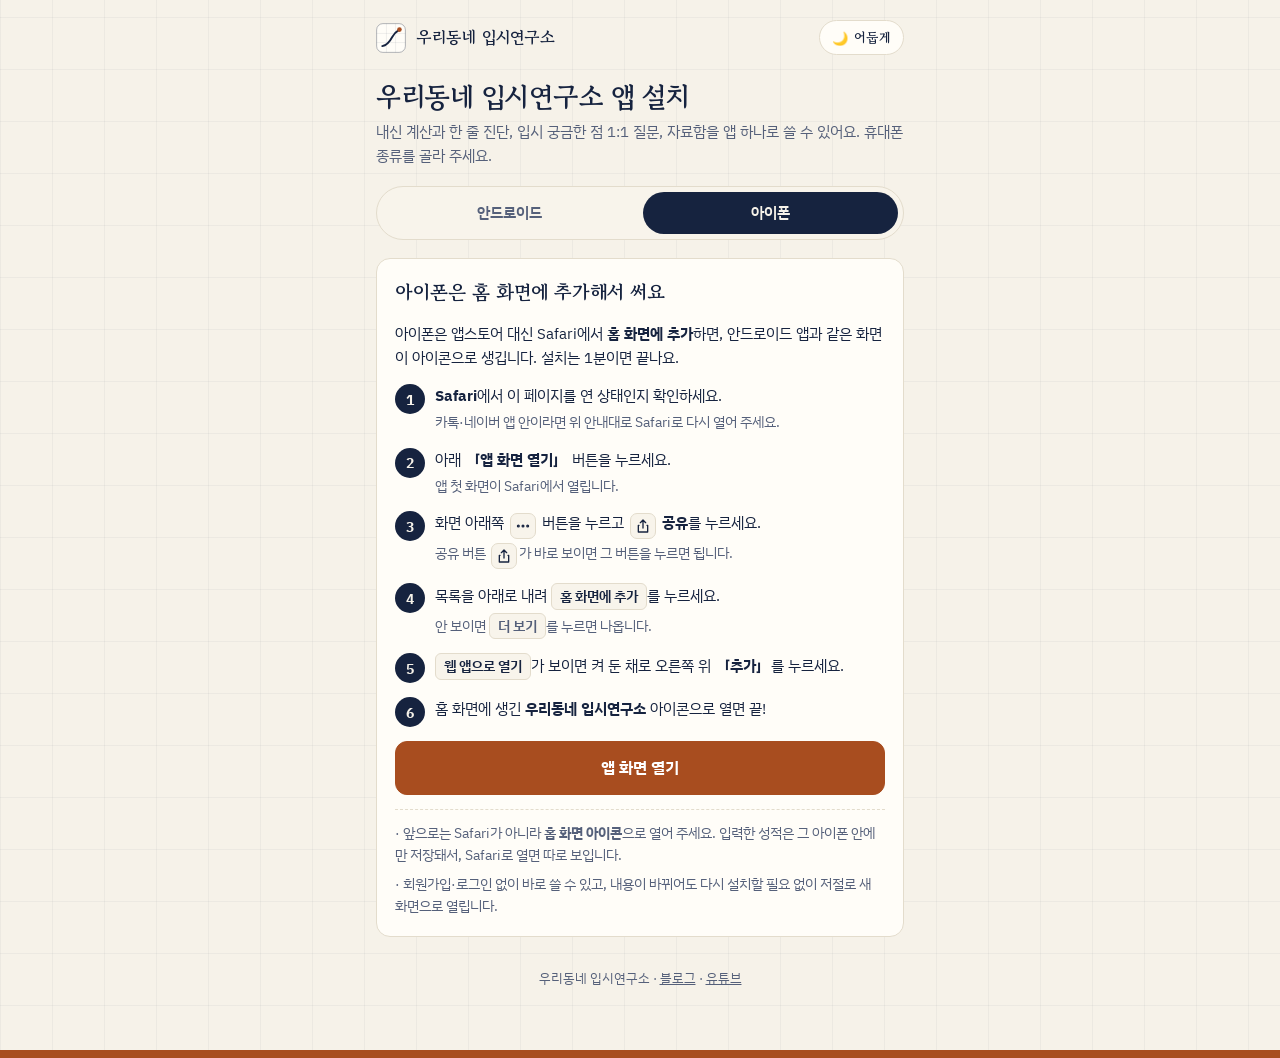
==== app/index.html @ 708a3678 "Add iPhone web app (/webapp/) and app install guide (/app/) Co-Authored-By: Claude Opus 5.5 <noreply" ====
<!doctype html>
<html lang="ko">
<head>
<meta charset="utf-8">
<meta name="viewport" content="width=device-width,initial-scale=1,viewport-fit=cover">
<title>앱 설치 안내 | 우리동네 입시연구소</title>
<meta name="description" content="우리동네 입시연구소 앱 설치 안내 — 안드로이드는 플레이스토어, 아이폰은 Safari에서 홈 화면에 추가">
<meta property="og:title" content="우리동네 입시연구소 앱 설치 안내">
<meta property="og:description" content="내신 계산·한 줄 진단·1:1 질문·자료함을 앱 하나로">
<meta property="og:image" content="https://uridongne-ipsi.co.kr/webapp/icon-512.png">
<meta name="theme-color" content="#F6F2E9">
<link rel="icon" type="image/png" href="/webapp/icon-192.png">
<link rel="apple-touch-icon" href="/webapp/icon-180.png">
<link rel="preconnect" href="https://fonts.googleapis.com">
<link rel="preconnect" href="https://fonts.gstatic.com" crossorigin>
<link rel="stylesheet" href="https://fonts.googleapis.com/css2?family=Gowun+Batang:wght@400;700&family=IBM+Plex+Sans+KR:wght@400;500;600;700&display=swap">
<style>
:root{
  --bg:#F6F2E9; --grid:rgba(22,35,63,.045); --surface:#FFFDF8; --sunk:#F8F4EB; --ink:#16233F; --muted:#55607A; --line:#E3DCCC;
  --accent:#A84D1F; --accent-ink:#ffffff; --accent-soft:#F4E4D8; --navy:#16233F; --navy-ink:#F6F2E9;
  --warn:#93580f; --warn-soft:#f6ead2;
  --f-title:"Gowun Batang","Nanum Myeongjo","AppleMyungjo",serif;
  --f-ui:"IBM Plex Sans KR","Apple SD Gothic Neo","Malgun Gothic",system-ui,sans-serif;
  --r:14px; color-scheme:light;
}
:root[data-theme="dark"]{
  --bg:#0F1729; --grid:rgba(241,236,225,.035); --surface:#16233F; --sunk:#132038; --ink:#F1ECE1; --muted:#A3ACC0; --line:#283859;
  --accent:#DB8656; --accent-ink:#1b0f07; --accent-soft:#3a2518; --navy:#F1ECE1; --navy-ink:#16233F;
  --warn:#e3a95a; --warn-soft:#3a2c17; color-scheme:dark;
}
*{box-sizing:border-box}
[hidden]{display:none!important}
html{-webkit-text-size-adjust:100%}
body{margin:0;background-color:var(--bg);background-image:repeating-linear-gradient(0deg,var(--grid) 0 1px,transparent 1px 52px),repeating-linear-gradient(90deg,var(--grid) 0 1px,transparent 1px 52px);color:var(--ink);font-family:var(--f-ui);font-size:15px;line-height:1.6;border-bottom:8px solid var(--accent);min-height:100vh}
.wrap{max-width:560px;margin:0 auto;padding:calc(20px + env(safe-area-inset-top,0px)) 16px calc(48px + env(safe-area-inset-bottom,0px));display:flex;flex-direction:column;gap:18px}
.brandrow{display:flex;align-items:center;gap:10px;font-family:var(--f-title);font-weight:700;font-size:1.02rem}
.mark{display:block;flex:none}.mark .frame{fill:var(--surface);stroke:var(--navy);stroke-opacity:.34}.mark .gl{stroke:var(--navy);stroke-opacity:.15}.mark .cv{stroke:var(--navy)}.mark .dot{fill:var(--accent)}
.themebtn{margin-left:auto;display:inline-flex;align-items:center;gap:6px;padding:6px 12px;border-radius:999px;border:1px solid var(--line);background:var(--surface);color:var(--ink);font:inherit;font-size:.82rem;font-weight:600;cursor:pointer;flex:none}
h1{margin:6px 0 0;font-family:var(--f-title);font-size:1.7rem;line-height:1.3;letter-spacing:-.01em;text-wrap:balance}
.lead{margin:6px 0 0;color:var(--muted)}
.tabs{display:grid;grid-template-columns:1fr 1fr;gap:6px;padding:5px;background:var(--sunk);border:1px solid var(--line);border-radius:999px}
.tabs button{border:0;background:transparent;color:var(--muted);font:inherit;font-weight:600;padding:9px 0;border-radius:999px;cursor:pointer}
.tabs button[aria-selected="true"]{background:var(--navy);color:var(--navy-ink)}
.card{background:var(--surface);border:1px solid var(--line);border-radius:var(--r);padding:18px;display:flex;flex-direction:column;gap:14px}
.card h2{margin:0;font-family:var(--f-title);font-size:1.2rem}
.card p{margin:0}
.muted{color:var(--muted);font-size:.9rem}
.btn{display:flex;align-items:center;justify-content:center;gap:8px;width:100%;padding:13px 16px;border-radius:12px;border:1px solid var(--accent);background:var(--accent);color:var(--accent-ink);font:inherit;font-weight:700;font-size:1rem;text-decoration:none;cursor:pointer}
.btn.line{background:var(--surface);color:var(--accent)}
.btn-row{display:grid;grid-template-columns:1fr 1fr;gap:8px}
.btn-row .btn{font-size:.92rem;padding:11px 10px}
.warn{border-color:var(--accent);background:var(--accent-soft)}
.warn h2{font-size:1.08rem;color:var(--accent)}
.steps{list-style:none;margin:0;padding:0;display:flex;flex-direction:column;gap:14px;counter-reset:s}
.steps li{display:grid;grid-template-columns:30px 1fr;gap:10px;align-items:start;counter-increment:s}
.steps li::before{content:counter(s);width:30px;height:30px;border-radius:50%;background:var(--navy);color:var(--navy-ink);display:grid;place-items:center;font-weight:700;font-size:.9rem}
.steps b{color:var(--ink)}
.steps .sub{display:block;margin-top:3px;color:var(--muted);font-size:.88rem}
.ico{display:inline-grid;place-items:center;vertical-align:-6px;width:26px;height:26px;margin:0 2px;border:1px solid var(--line);border-radius:7px;background:var(--sunk)}
.ico svg{width:16px;height:16px;stroke:var(--ink);fill:none;stroke-width:2;stroke-linecap:round;stroke-linejoin:round}
.chip{display:inline-block;padding:1px 8px;border-radius:6px;background:var(--sunk);border:1px solid var(--line);font-weight:600;font-size:.88rem;white-space:nowrap}
.note{font-size:.88rem;color:var(--muted);border-top:1px dashed var(--line);padding-top:12px;display:flex;flex-direction:column;gap:6px}
.note p{margin:0}
.copied{font-size:.86rem;color:var(--accent);margin:-6px 0 0}.copied:empty{display:none}
footer{text-align:center;color:var(--muted);font-size:.82rem}
footer a{color:inherit}
@media (max-width:360px){.btn-row{grid-template-columns:1fr}}
</style>
<script>
try{var t=localStorage.getItem('uridongne-theme');document.documentElement.setAttribute('data-theme',t==='dark'?'dark':'light');}catch(e){document.documentElement.setAttribute('data-theme','light');}
</script>
</head>
<body>
<main class="wrap">
  <div class="brandrow">
    <svg class="mark" width="30" height="30" viewBox="0 0 96 96" fill="none" aria-hidden="true"><rect class="frame" x="2" y="2" width="92" height="92" rx="20" stroke-width="3"/><path class="gl" d="M33.33 2V94M62.67 2V94M2 33.33H94M2 62.67H94" stroke-width="1.5"/><path class="cv" d="M20 74C34 72 44 60 52 45C59 32 68 25 75 21" stroke-width="6" stroke-linecap="round"/><circle class="dot" cx="75" cy="21" r="7.4"/></svg>
    <span>우리동네 입시연구소</span>
    <button type="button" class="themebtn" id="themebtn" aria-label="화면 밝기 바꾸기"><span id="themeico">🌙</span><span id="themetxt">어둡게</span></button>
  </div>

  <header>
    <h1>우리동네 입시연구소 앱 설치</h1>
    <p class="lead">내신 계산과 한 줄 진단, 입시 궁금한 점 1:1 질문, 자료함을 앱 하나로 쓸 수 있어요. 휴대폰 종류를 골라 주세요.</p>
  </header>

  <div class="tabs" role="tablist" aria-label="휴대폰 종류">
    <button type="button" role="tab" id="tab-android" aria-controls="p-android" aria-selected="false">안드로이드</button>
    <button type="button" role="tab" id="tab-ios" aria-controls="p-ios" aria-selected="false">아이폰</button>
  </div>

  <!-- 안드로이드 -->
  <section id="p-android" role="tabpanel" aria-labelledby="tab-android" hidden>
    <div class="card">
      <h2>플레이스토어에서 받기</h2>
      <p>삼성 갤럭시 등 안드로이드 휴대폰은 플레이스토어에서 「우리동네 입시연구소」를 설치하면 됩니다.</p>
      <a class="btn" href="https://play.google.com/store/apps/details?id=kr.co.uridongneipsi">플레이스토어에서 설치하기</a>
      <p class="muted">버튼이 열리지 않으면 플레이스토어에서 <b>우리동네 입시연구소</b>를 검색해 주세요.</p>
    </div>
  </section>

  <!-- 아이폰 -->
  <section id="p-ios" role="tabpanel" aria-labelledby="tab-ios" hidden>
    <div style="display:flex;flex-direction:column;gap:18px">

      <div class="card warn" id="inapp" hidden>
        <h2>지금은 카톡·네이버 앱 안에서 열려 있어요</h2>
        <p>앱 안의 화면에서는 홈 화면에 추가할 수 없어요. <b>Safari로 이 페이지를 다시 열어</b> 주세요.</p>
        <a class="btn" id="open-safari" href="#" hidden>Safari로 열기</a>
        <div id="inapp-naver" hidden>
          <p>오른쪽 아래(또는 위)의 <span class="ico" aria-label="더보기"><svg viewBox="0 0 24 24"><circle cx="5" cy="12" r="1.3"/><circle cx="12" cy="12" r="1.3"/><circle cx="19" cy="12" r="1.3"/></svg></span> 버튼을 누르고 <span class="chip">다른 브라우저로 열기</span> 또는 <span class="chip">Safari로 열기</span>를 고르세요.</p>
        </div>
        <button type="button" class="btn line" id="copy-url">이 페이지 주소 복사</button>
        <p class="copied" id="copied" role="status"></p>
        <p class="muted">메뉴가 안 보이면 주소를 복사한 뒤 Safari를 열어 주소창에 붙여넣으세요.</p>
      </div>

      <div class="card">
        <h2>아이폰은 홈 화면에 추가해서 써요</h2>
        <p>아이폰은 앱스토어 대신 Safari에서 <b>홈 화면에 추가</b>하면, 안드로이드 앱과 같은 화면이 아이콘으로 생깁니다. 설치는 1분이면 끝나요.</p>
        <ol class="steps">
          <li><span><b>Safari</b>에서 이 페이지를 연 상태인지 확인하세요.<span class="sub">카톡·네이버 앱 안이라면 위 안내대로 Safari로 다시 열어 주세요.</span></span></li>
          <li><span>아래 <b>「앱 화면 열기」</b> 버튼을 누르세요.<span class="sub">앱 첫 화면이 Safari에서 열립니다.</span></span></li>
          <li><span>화면 아래쪽 <span class="ico" aria-label="더보기"><svg viewBox="0 0 24 24"><circle cx="5" cy="12" r="1.3"/><circle cx="12" cy="12" r="1.3"/><circle cx="19" cy="12" r="1.3"/></svg></span> 버튼을 누르고 <span class="ico" aria-label="공유"><svg viewBox="0 0 24 24"><path d="M12 3v12M8 7l4-4 4 4"/><path d="M6 11H5v10h14V11h-1"/></svg></span> <b>공유</b>를 누르세요.<span class="sub">공유 버튼 <span class="ico" aria-hidden="true"><svg viewBox="0 0 24 24"><path d="M12 3v12M8 7l4-4 4 4"/><path d="M6 11H5v10h14V11h-1"/></svg></span>가 바로 보이면 그 버튼을 누르면 됩니다.</span></span></li>
          <li><span>목록을 아래로 내려 <span class="chip">홈 화면에 추가</span>를 누르세요.<span class="sub">안 보이면 <span class="chip">더 보기</span>를 누르면 나옵니다.</span></span></li>
          <li><span><span class="chip">웹 앱으로 열기</span>가 보이면 켜 둔 채로 오른쪽 위 <b>「추가」</b>를 누르세요.</span></li>
          <li><span>홈 화면에 생긴 <b>우리동네 입시연구소</b> 아이콘으로 열면 끝!</span></li>
        </ol>
        <a class="btn" id="open-app" href="/webapp/">앱 화면 열기</a>
        <div class="note">
          <p>· 앞으로는 Safari가 아니라 <b>홈 화면 아이콘</b>으로 열어 주세요. 입력한 성적은 그 아이폰 안에만 저장돼서, Safari로 열면 따로 보입니다.</p>
          <p>· 회원가입·로그인 없이 바로 쓸 수 있고, 내용이 바뀌어도 다시 설치할 필요 없이 저절로 새 화면으로 열립니다.</p>
        </div>
      </div>

    </div>
  </section>

  <footer>
    <p>우리동네 입시연구소 · <a href="https://blog.naver.com/kwon_th">블로그</a> · <a href="https://www.youtube.com/@uridongne_ipsi">유튜브</a></p>
  </footer>
</main>

<script>
(function(){
  var ua=navigator.userAgent||'';
  var ios=/iPhone|iPad|iPod/.test(ua)||(navigator.platform==='MacIntel'&&navigator.maxTouchPoints>1);
  var android=/Android/i.test(ua);
  var kakao=/KAKAOTALK/i.test(ua);
  var naver=/NAVER\(inapp|NAVER\//i.test(ua);
  var inapp=kakao||naver||/Instagram|FBAN|FBAV|Line\/|DaumApps|BAND\/|everytimeApp/i.test(ua);
  var here=location.href.split('#')[0];

  /* 탭: 안드로이드면 안드로이드, 그 밖(아이폰·PC)은 아이폰을 먼저 */
  var tabs={android:document.getElementById('tab-android'),ios:document.getElementById('tab-ios')};
  var panes={android:document.getElementById('p-android'),ios:document.getElementById('p-ios')};
  function show(k){for(var x in tabs){var on=(x===k);tabs[x].setAttribute('aria-selected',on?'true':'false');panes[x].hidden=!on;}}
  tabs.android.addEventListener('click',function(){show('android');});
  tabs.ios.addEventListener('click',function(){show('ios');});
  var hash=location.hash.replace('#','');
  show(hash==='android'||hash==='ios'?hash:(android?'android':'ios'));

  /* 카톡·네이버 등 앱 안에서 열렸을 때 */
  if(inapp&&!android){
    document.getElementById('inapp').hidden=false;
    if(kakao){
      var b=document.getElementById('open-safari');b.hidden=false;
      var go=function(){location.href='kakaotalk://web/openExternal?url='+encodeURIComponent(here);};
      b.addEventListener('click',function(e){e.preventDefault();go();});
      setTimeout(go,400);
    }else{
      document.getElementById('inapp-naver').hidden=false;
    }
  }
  document.getElementById('copy-url').addEventListener('click',function(){
    var msg=document.getElementById('copied');
    function done(){msg.textContent='복사했어요. Safari 주소창을 길게 눌러 「붙여넣고 이동」을 누르세요.';}
    if(navigator.clipboard&&navigator.clipboard.writeText){navigator.clipboard.writeText(here).then(done,function(){window.prompt('주소를 길게 눌러 복사하세요',here);});}
    else{window.prompt('주소를 길게 눌러 복사하세요',here);}
  });

  /* 밝은/어두운 화면 */
  var root=document.documentElement,K='uridongne-theme';
  function apply(t){root.setAttribute('data-theme',t);var d=t==='dark';document.getElementById('themeico').textContent=d?'☀️':'🌙';document.getElementById('themetxt').textContent=d?'밝게':'어둡게';}
  apply(root.getAttribute('data-theme')==='dark'?'dark':'light');
  document.getElementById('themebtn').addEventListener('click',function(){var n=root.getAttribute('data-theme')==='dark'?'light':'dark';apply(n);try{localStorage.setItem(K,n)}catch(e){}});
})();
</script>
</body>
</html>
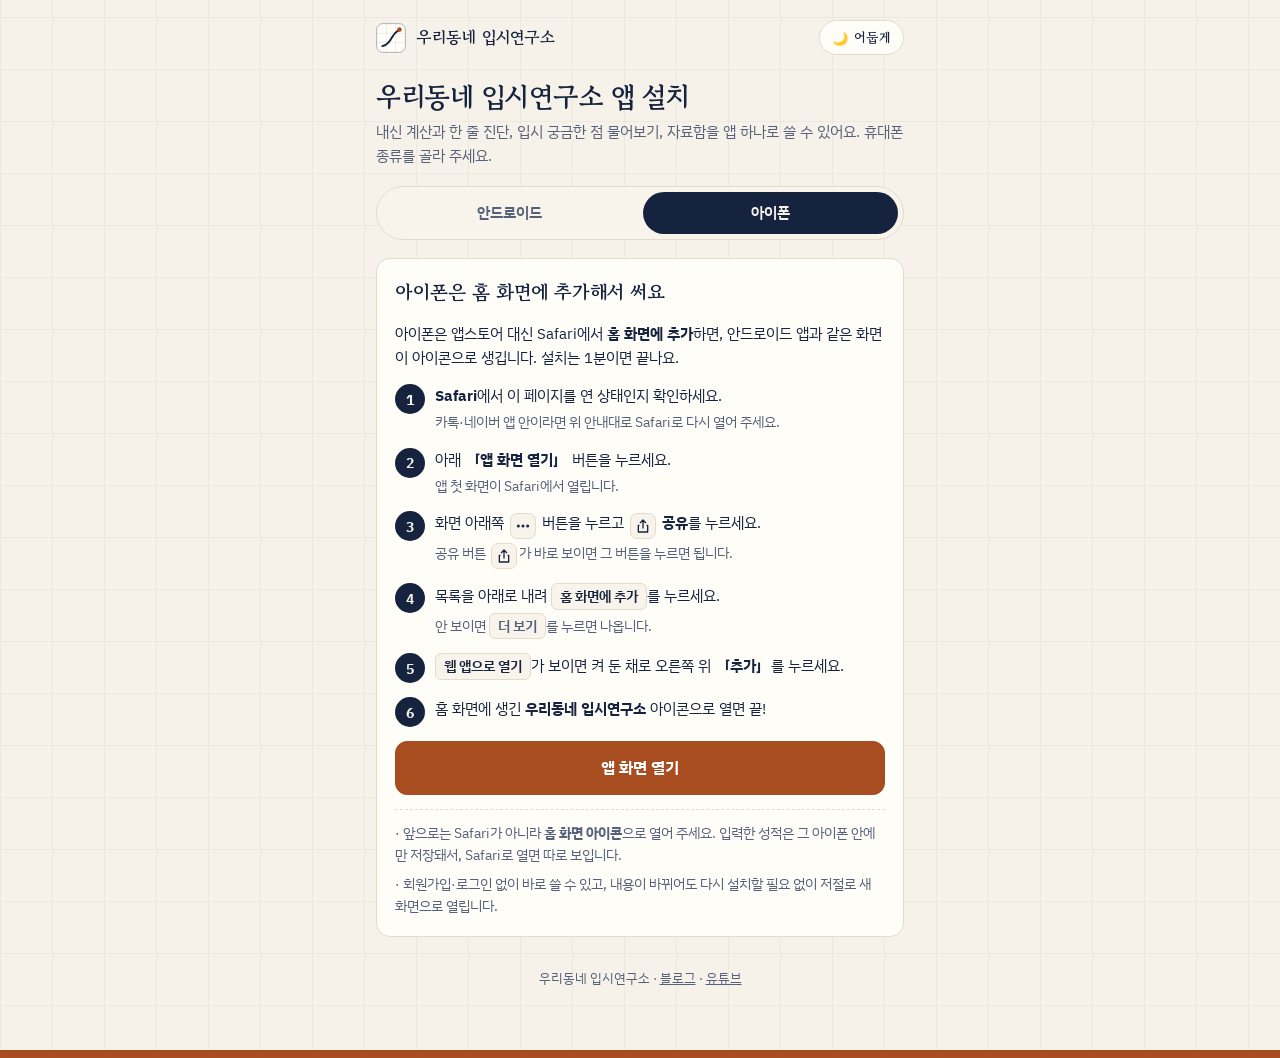
==== commit 10eaf5eb: "설치 안내: 안드로이드는 플레이스토어 안내만 보이게" ====
--- a/app/index.html
+++ b/app/index.html
@@ -1,6 +1,6 @@
 <!doctype html>
 <html lang="ko">
-<head>
+<head><script async src="https://www.googletagmanager.com/gtag/js?id=G-SG586MWQHP"></script><script>window.dataLayer=window.dataLayer||[];function gtag(){dataLayer.push(arguments);}gtag("js",new Date());gtag("config","G-SG586MWQHP");</script>
 <meta charset="utf-8">
 <meta name="viewport" content="width=device-width,initial-scale=1,viewport-fit=cover">
 <title>앱 설치 안내 | 우리동네 입시연구소</title>
@@ -80,7 +80,7 @@
 
   <header>
     <h1>우리동네 입시연구소 앱 설치</h1>
-    <p class="lead">내신 계산과 한 줄 진단, 입시 궁금한 점 1:1 질문, 자료함을 앱 하나로 쓸 수 있어요. 휴대폰 종류를 골라 주세요.</p>
+    <p class="lead">내신 계산과 한 줄 진단, 입시 궁금한 점 물어보기, 자료함을 앱 하나로 쓸 수 있어요.<span id="pick"> 휴대폰 종류를 골라 주세요.</span></p>
   </header>
 
   <div class="tabs" role="tablist" aria-label="휴대폰 종류">
@@ -157,7 +157,14 @@
   tabs.android.addEventListener('click',function(){show('android');});
   tabs.ios.addEventListener('click',function(){show('ios');});
   var hash=location.hash.replace('#','');
-  show(hash==='android'||hash==='ios'?hash:(android?'android':'ios'));
+  if(android){
+    /* 안드로이드 휴대폰은 플레이스토어 앱으로만 — 아이폰용 웹앱 안내는 보여 주지 않음 */
+    document.querySelector('.tabs').hidden=true;
+    document.getElementById('pick').hidden=true;
+    show('android');
+  }else{
+    show(hash==='android'||hash==='ios'?hash:'ios');
+  }
 
   /* 카톡·네이버 등 앱 안에서 열렸을 때 */
   if(inapp&&!android){
